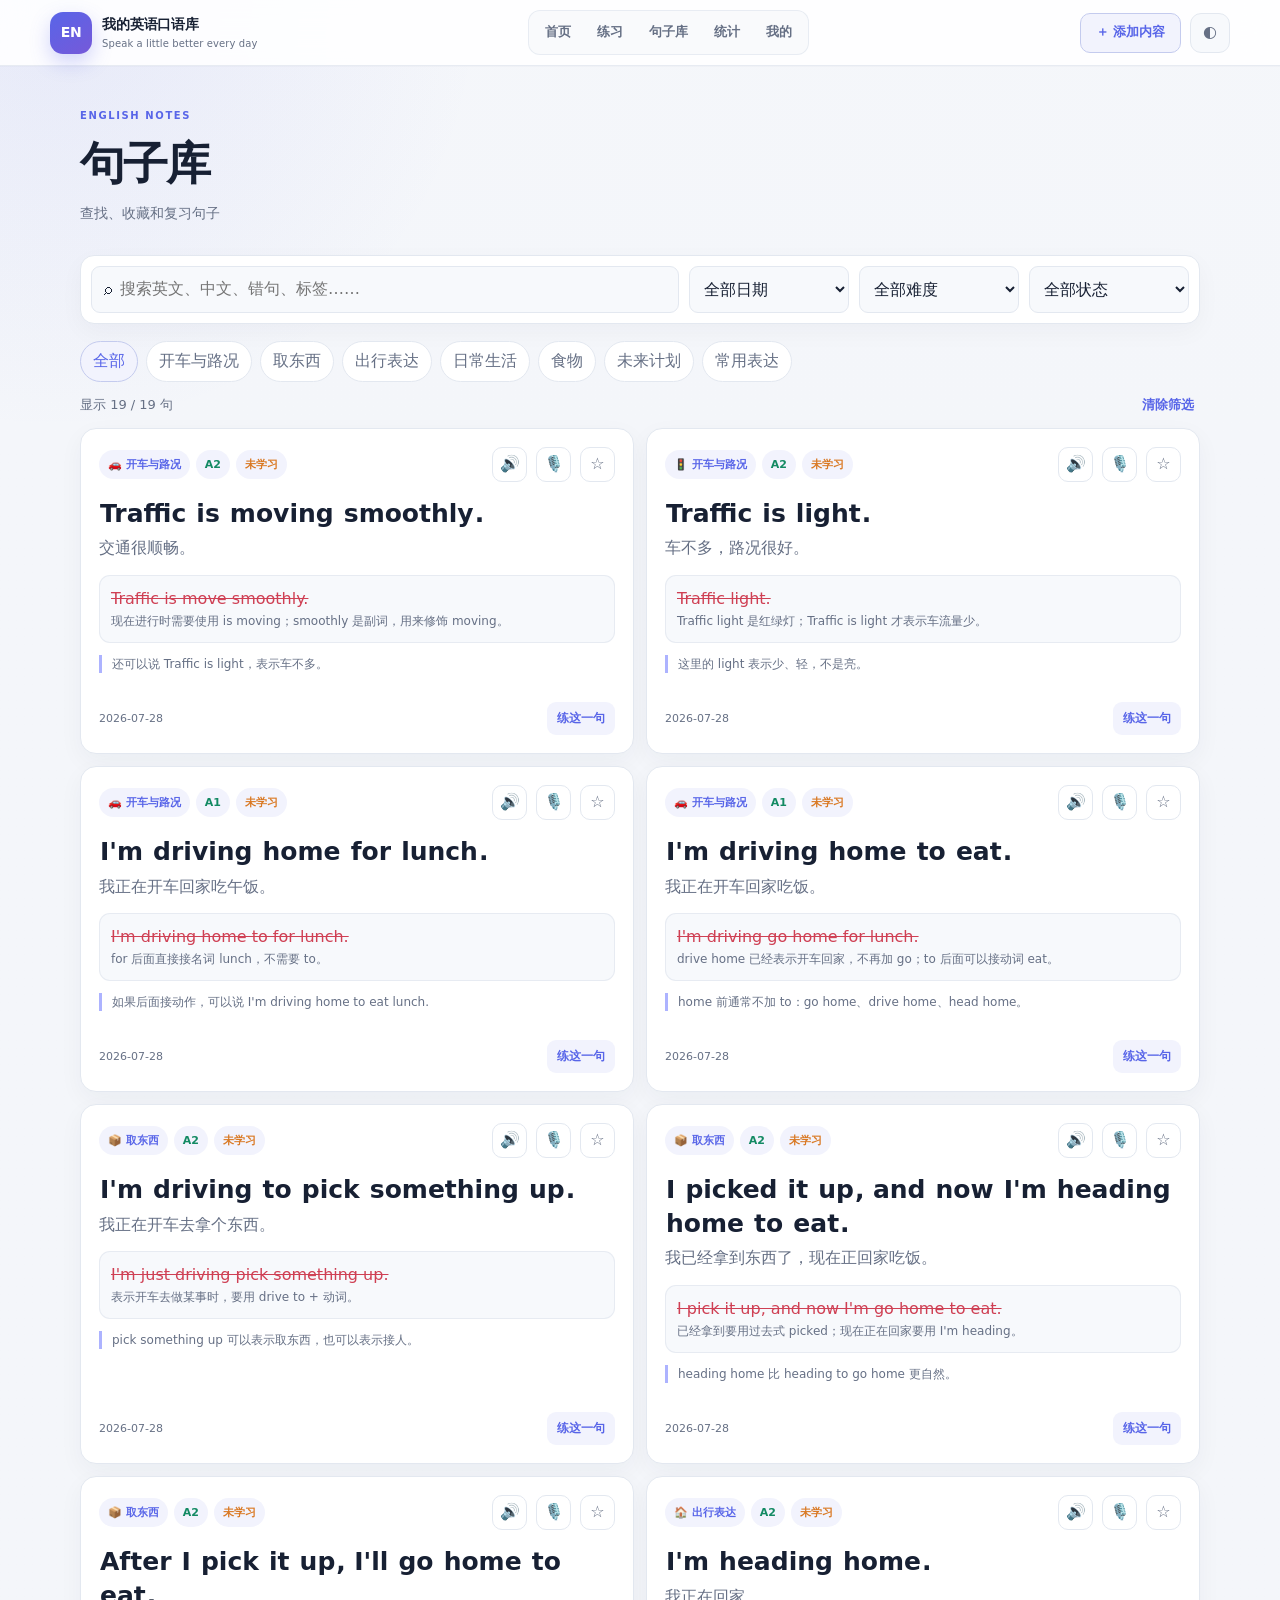
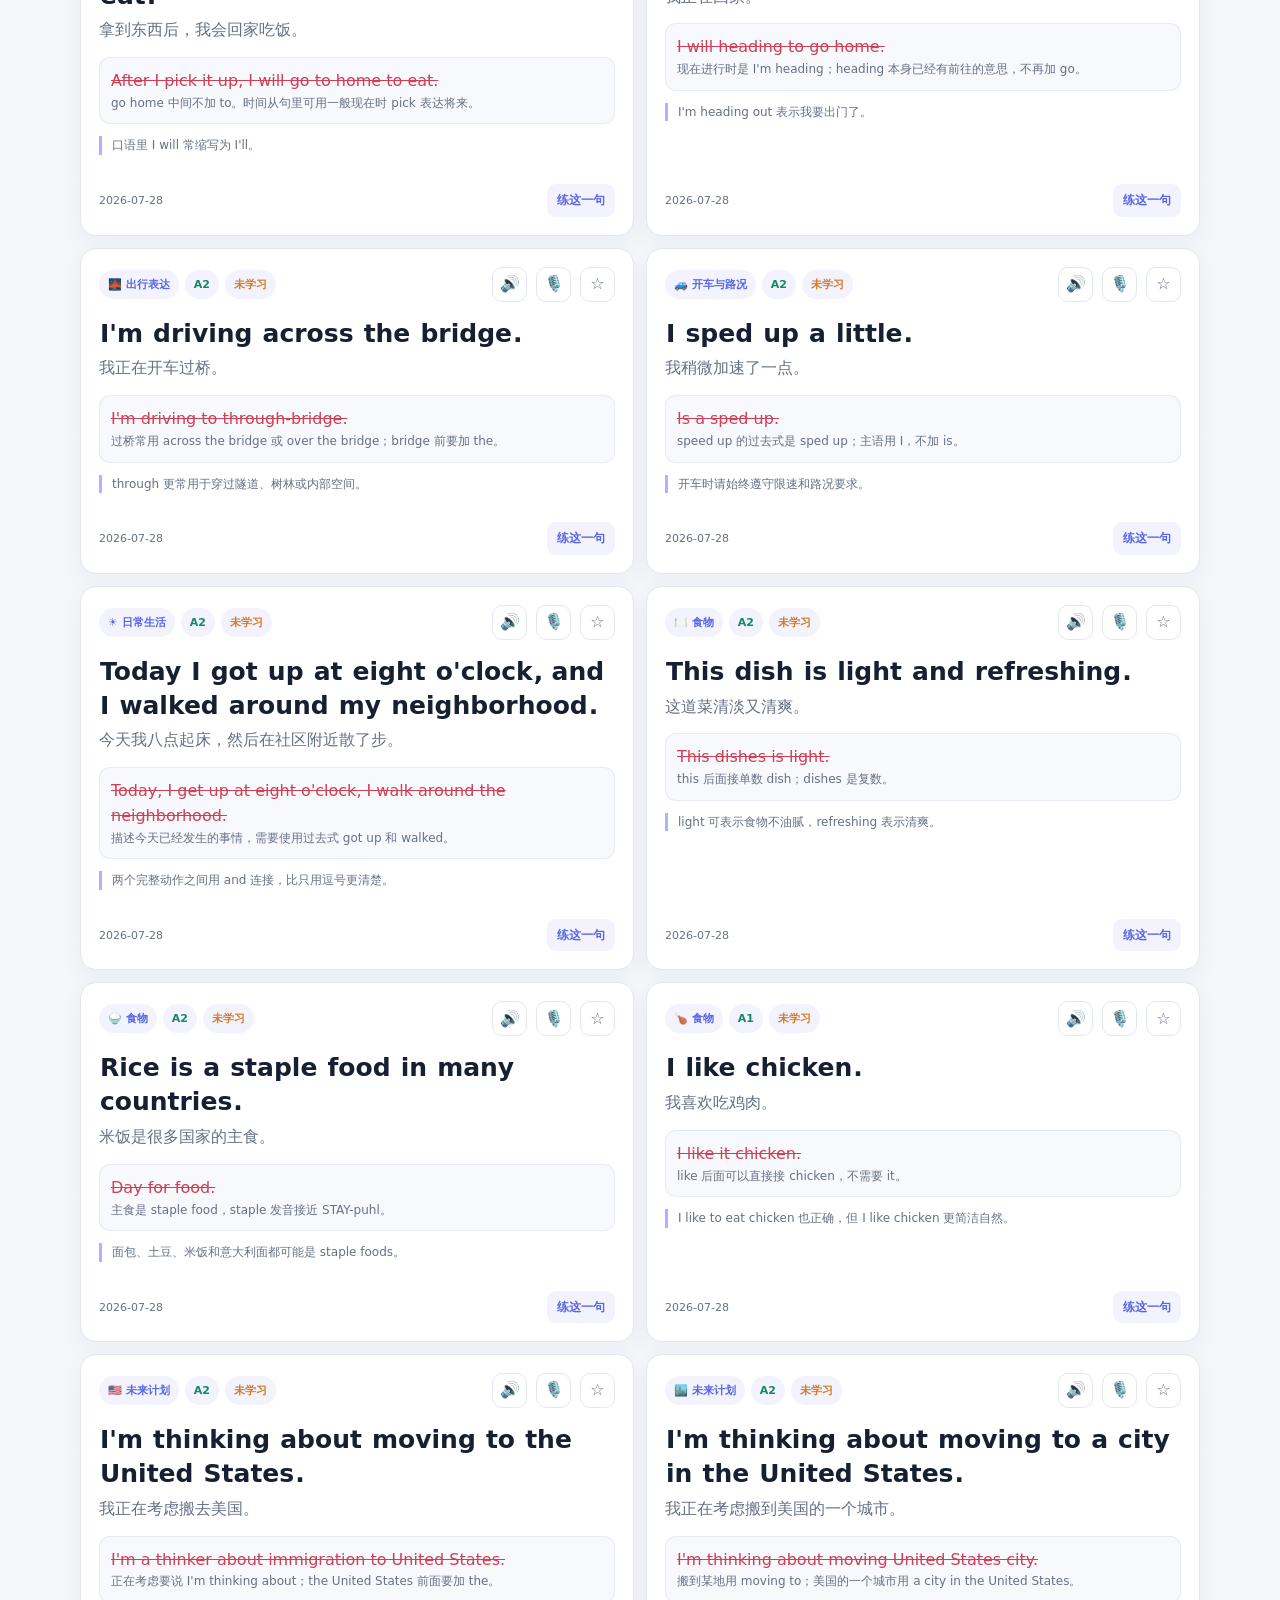
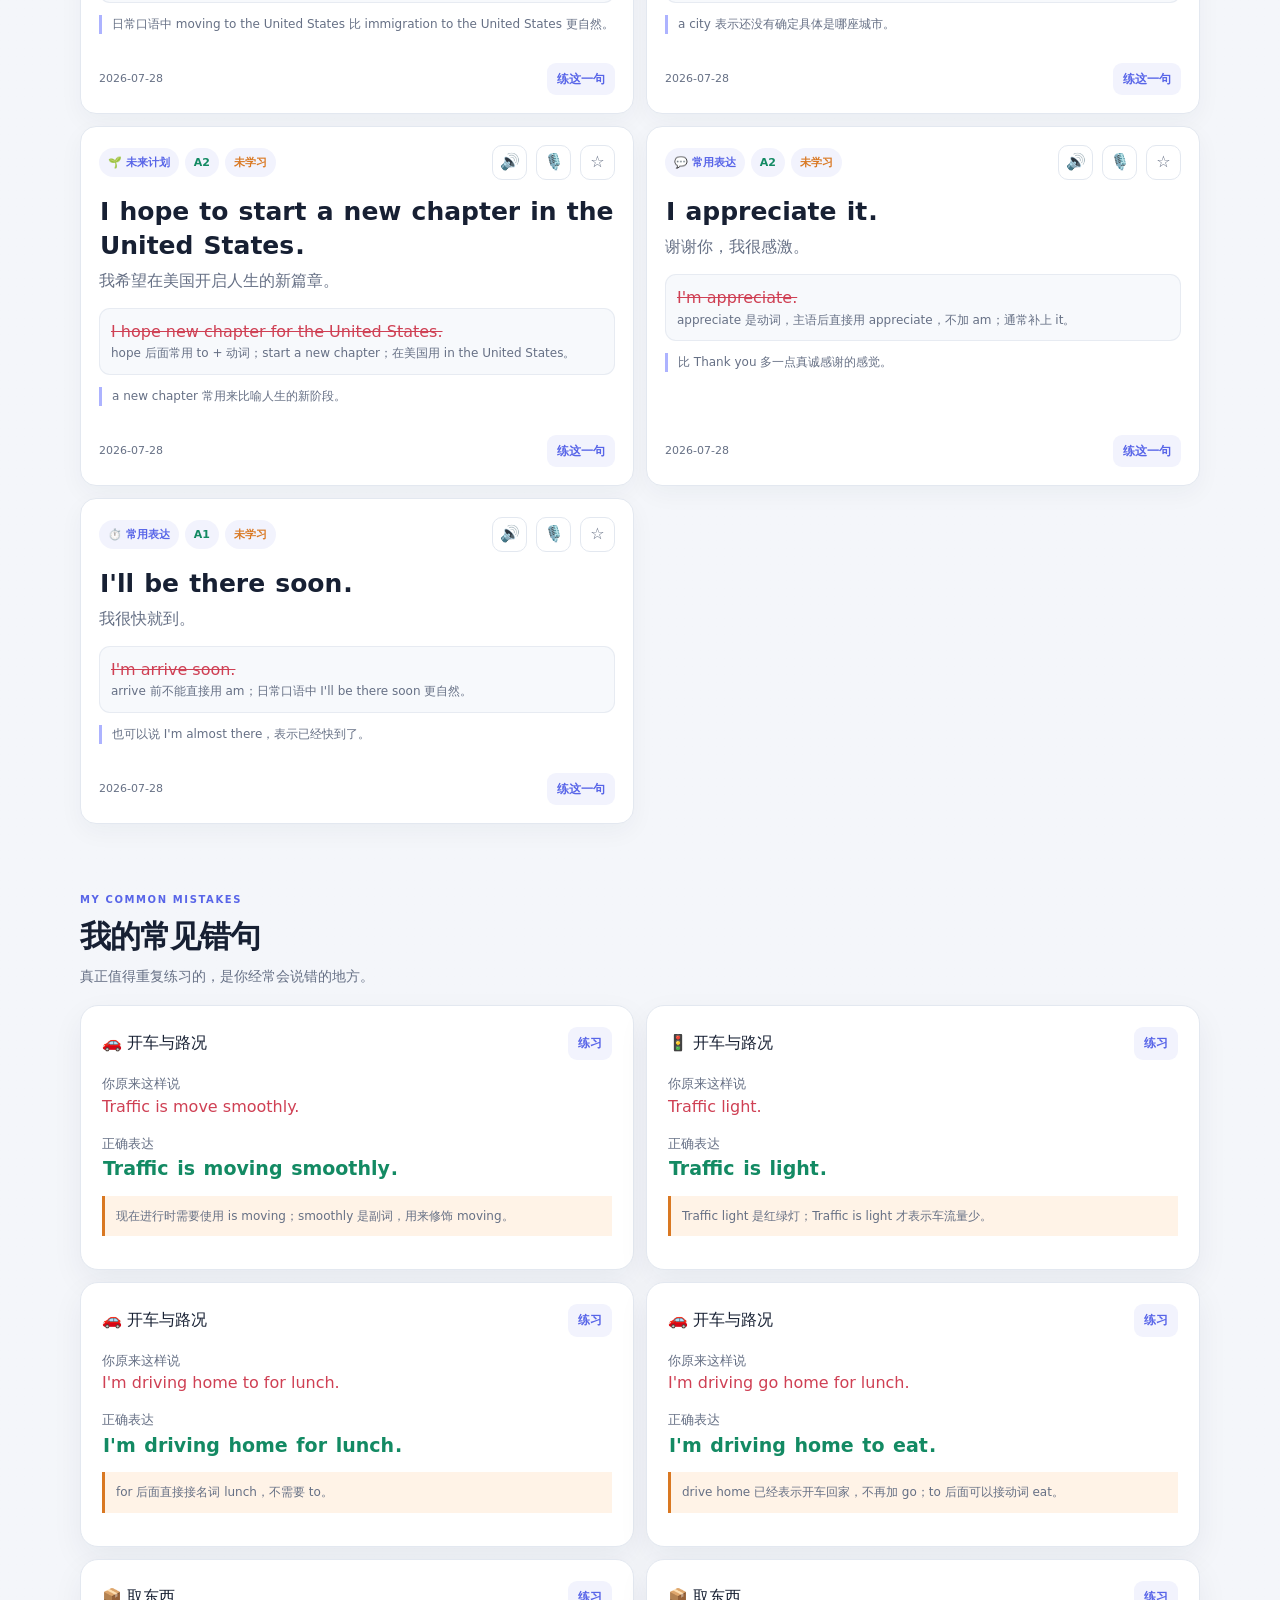
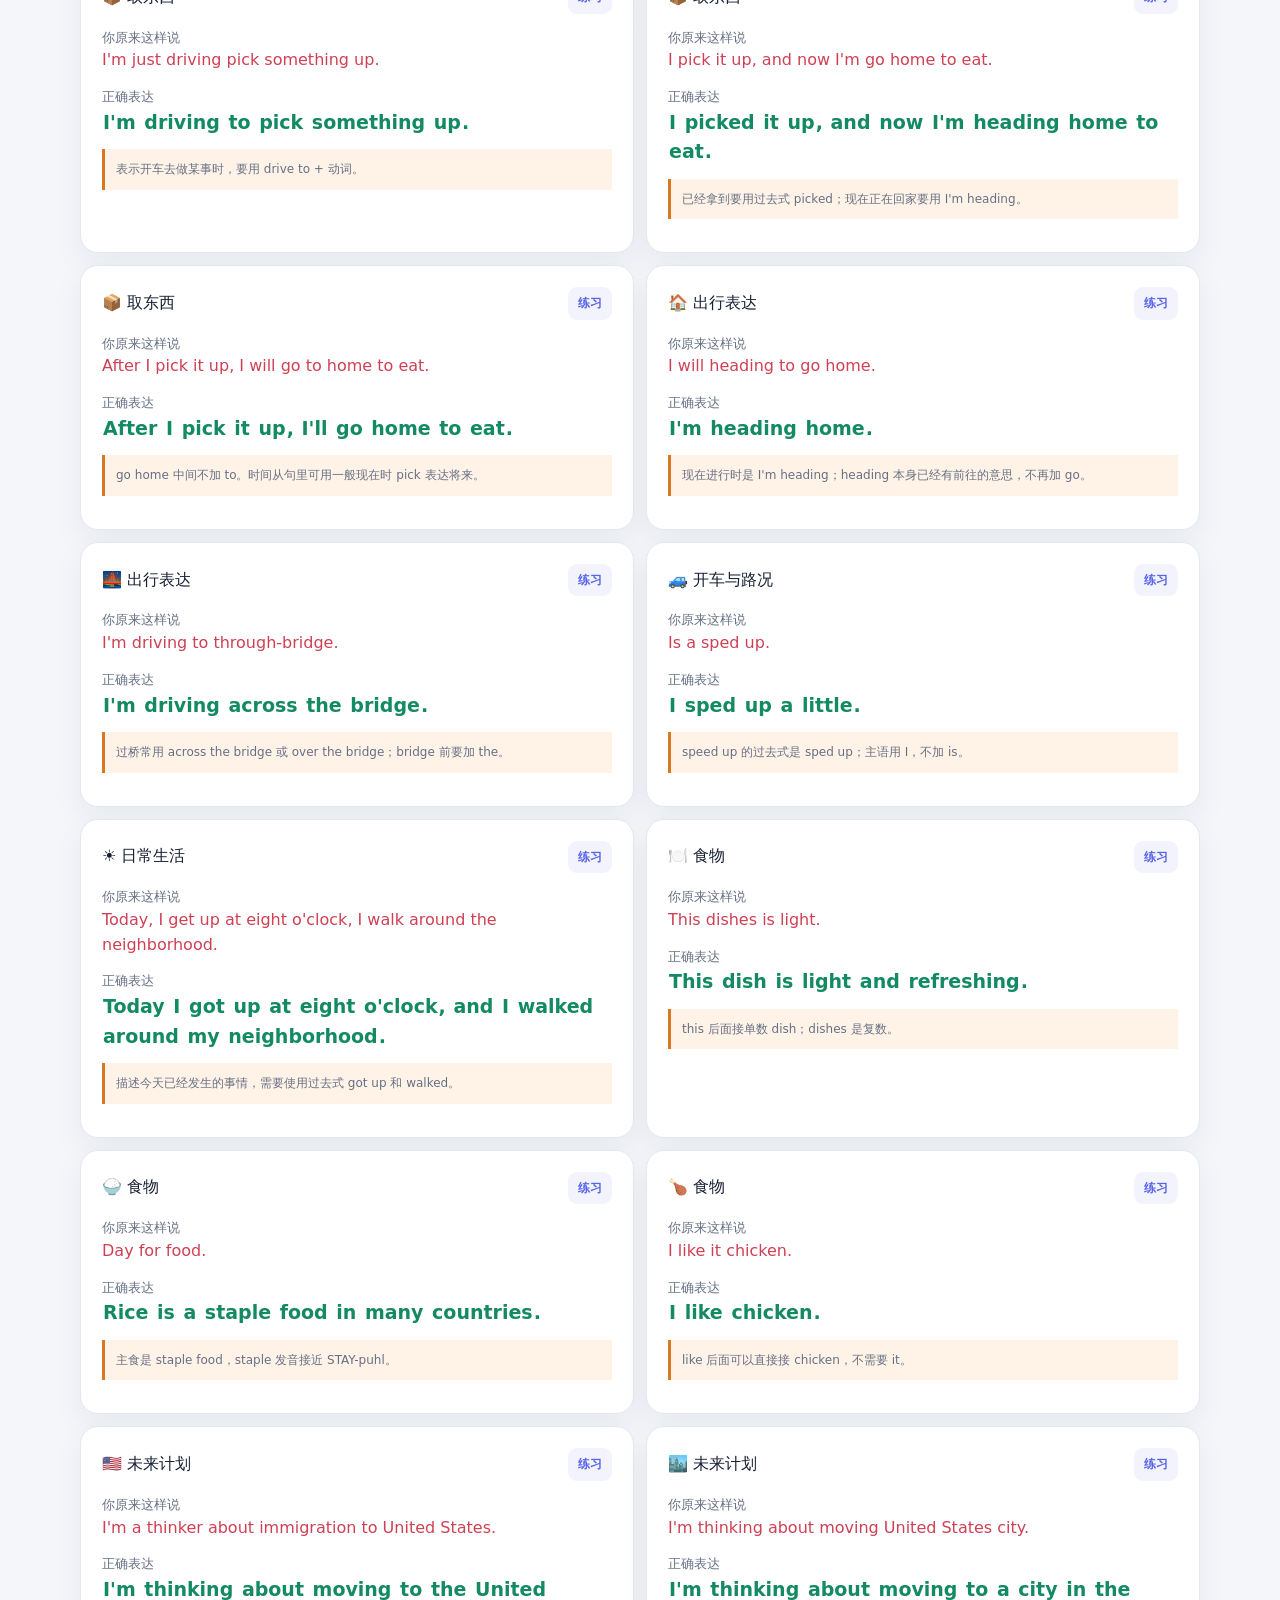
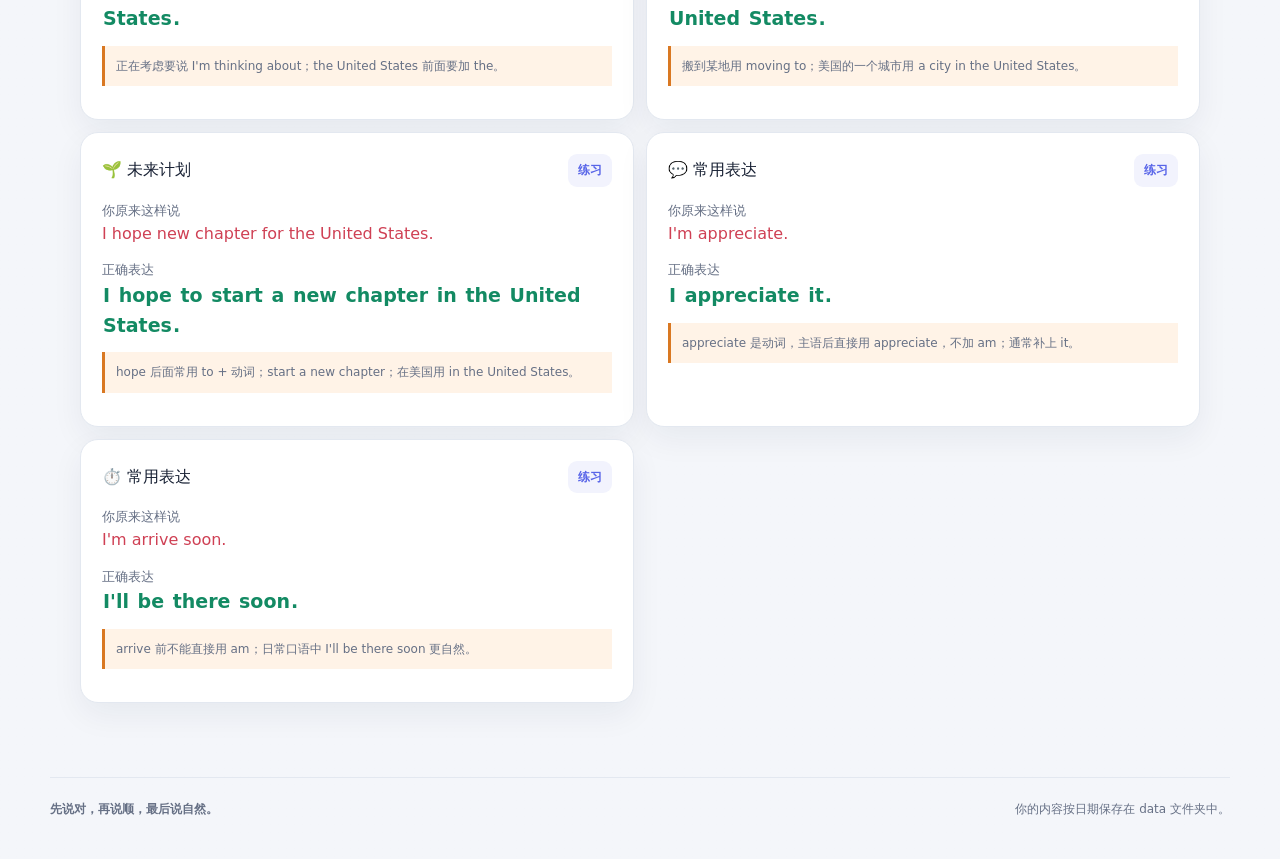
==== library.html @ 11200cc7 "Revert "Polish mobile speaking practice" This reverts commit 51bfd023f7653c7e7e8697bb4129f22f8bb8e6b" ====
<!doctype html>
<html lang="zh-CN">
<head>
  <meta charset="utf-8">
  <meta name="viewport" content="width=device-width, initial-scale=1, viewport-fit=cover">
  <meta name="theme-color" content="#0d1320">
  <title>句子库 · 我的英语口语库</title>
  <style>html{background:#f4f6fa;color-scheme:light}html[data-theme="dark"]{background:#0d1320;color-scheme:dark}</style>
  <script>try{document.documentElement.dataset.theme=localStorage.getItem("english-theme")||"light"}catch{}</script>
  <link rel="stylesheet" href="./styles.css">
  <link rel="stylesheet" href="./voice-settings.css">
  <link rel="stylesheet" href="./dictionary.css">
  <link rel="stylesheet" href="./practice.css">
  <link rel="stylesheet" href="./recording.css?v=20260728-recording">
  <link rel="stylesheet" href="./learning.css?v=20260728-learning">
  <link rel="stylesheet" href="./product-polish.css?v=20260728-polish">
  <link rel="stylesheet" href="./mobile-app.css?v=20260728-output">
</head>
<body data-view="library">
  <div class="shell-loading">正在加载句子库…</div>
  <script type="module" src="./page-shell.js?v=20260728-output"></script>
</body>
</html>
---- styles.css ----
:root{--bg:#f5f7fb;--surface:#fff;--soft:#f7f8fc;--text:#182033;--muted:#6d7588;--line:#e4e8f1;--primary:#5b67f1;--primary2:#7a5ee8;--green:#169b70;--red:#d94a5b;--orange:#e8892f;--shadow:0 16px 45px rgba(35,42,74,.09)}*{box-sizing:border-box}html{scroll-behavior:smooth}body{margin:0;min-width:320px;font-family:Inter,system-ui,-apple-system,"Segoe UI","Microsoft YaHei",sans-serif;color:var(--text);background:radial-gradient(circle at 5% 0,rgba(91,103,241,.09),transparent 24rem),var(--bg);line-height:1.55}a{color:inherit;text-decoration:none}button,a,select{cursor:pointer}button,input,select,textarea{font:inherit}.hidden{display:none!important}.topbar{position:sticky;top:0;z-index:30;min-height:74px;display:flex;align-items:center;justify-content:space-between;gap:20px;padding:12px max(20px,calc((100vw - 1180px)/2));border-bottom:1px solid var(--line);background:rgba(255,255,255,.9);backdrop-filter:blur(16px)}.brand{display:flex;align-items:center;gap:11px}.brand-mark{width:45px;height:45px;display:grid;place-items:center;border-radius:14px;color:#fff;font-weight:900;background:linear-gradient(145deg,var(--primary),var(--primary2));box-shadow:0 9px 22px rgba(91,103,241,.28)}.brand strong,.brand small{display:block}.brand small{font-size:11px;color:var(--muted)}.desktop-nav{display:flex;gap:4px}.desktop-nav a{padding:9px 12px;border-radius:10px;color:var(--muted);font-size:14px;font-weight:700}.desktop-nav a:hover{color:var(--primary);background:#eef0ff}.header-actions,.hero-actions,.card-actions,.practice-actions,.dialog-actions{display:flex;align-items:center;gap:9px}.button,.icon-button,.card-icon-button,.review-button,.text-button{border:0}.button{display:inline-flex;align-items:center;justify-content:center;min-height:41px;padding:9px 15px;border-radius:12px;font-weight:800}.button-primary{color:#fff;background:var(--primary);box-shadow:0 10px 24px rgba(91,103,241,.22)}.button-soft{color:var(--primary);border:1px solid #d9ddff;background:#eef0ff}.button-ghost{color:#fff;border:1px solid rgba(255,255,255,.28);background:rgba(255,255,255,.08)}.button-danger{color:#fff;background:var(--red)}.icon-button,.card-icon-button{display:grid;place-items:center;border:1px solid var(--line);color:var(--muted);background:var(--surface)}.icon-button{width:41px;height:41px;border-radius:12px}.section{width:min(1180px,calc(100% - 34px));margin:auto;padding:62px 0 18px;scroll-margin-top:70px}.dashboard{padding-top:30px}.section-kicker,.eyebrow{display:block;color:var(--primary);font-size:11px;font-weight:900;letter-spacing:.14em}.section-heading-row,.panel-heading,.library-meta,.mistake-meta,.lesson-footer{display:flex;align-items:center;justify-content:space-between;gap:18px}.section-heading-row{align-items:end;margin-bottom:21px}.section-heading-row h2,.panel-heading h2{margin:5px 0 0;font-size:clamp(25px,3vw,34px);letter-spacing:-.035em}.section-heading-row p{margin:8px 0 0;color:var(--muted)}.hero-card{min-height:370px;display:grid;grid-template-columns:1.25fr .75fr;align-items:center;gap:30px;padding:clamp(28px,5vw,58px);color:#fff;border-radius:29px;background:radial-gradient(circle at 84% 16%,rgba(170,137,255,.5),transparent 19rem),linear-gradient(135deg,#222d62,#4243a3 55%,#7156d5);box-shadow:0 27px 70px rgba(46,48,117,.24);overflow:hidden}.hero-copy h1{max-width:760px;margin:15px 0;font-size:clamp(35px,5.1vw,62px);line-height:1.08;letter-spacing:-.055em}.hero-copy p{max-width:690px;margin:0;color:#e1e4ff}.hero-actions{margin-top:27px;flex-wrap:wrap}.hero-visual{min-height:240px;position:relative}.speech-core{position:absolute;left:50%;top:50%;transform:translate(-50%,-50%);width:125px;height:125px;display:grid;place-items:center;border:1px solid rgba(255,255,255,.3);border-radius:38px;background:rgba(255,255,255,.15);font-size:52px}.speech-orbit{position:absolute;padding:10px 13px;border:1px solid rgba(255,255,255,.25);border-radius:12px;background:rgba(255,255,255,.12);font-size:12px;font-weight:800}.orbit-one{top:20px;right:0}.orbit-two{bottom:15px;left:0}.stats-grid{display:grid;grid-template-columns:repeat(4,1fr);gap:13px;margin-top:17px}.stat-card,.panel,.mode-card,.lesson-card,.mistake-card{border:1px solid var(--line);background:var(--surface);box-shadow:var(--shadow)}.stat-card{min-height:100px;display:flex;align-items:center;gap:14px;padding:17px;border-radius:17px}.stat-icon{width:45px;height:45px;display:grid;place-items:center;border-radius:14px;font-weight:900;background:#eef0ff;color:var(--primary)}.stat-icon.new{color:var(--green);background:#e9faf3}.stat-icon.streak{color:var(--orange);background:#fff3e7}.stat-icon.mastery{color:var(--primary2);background:#f3ecff}.stat-card strong,.stat-card span:last-child{display:block}.stat-card strong{font-size:27px}.stat-card span:last-child{font-size:12px;color:var(--muted)}.today-grid{display:grid;grid-template-columns:1.2fr .8fr;gap:15px;margin-top:15px}.panel{border-radius:24px}.today-plan,.progress-panel{padding:25px}.date-pill,.category-tag,.level-tag,.status-tag{padding:6px 9px;border-radius:999px;font-size:11px;font-weight:850}.date-pill{color:var(--muted);background:var(--soft)}.task-list{display:grid;gap:9px;margin-top:18px}.task-row{width:100%;display:grid;grid-template-columns:38px 1fr auto;align-items:center;gap:12px;padding:12px;border:1px solid var(--line);border-radius:13px;color:var(--text);background:var(--soft);text-align:left}.task-row:hover{border-color:#bec4ff;background:#eef0ff}.task-number,.task-row b{color:var(--primary);font-size:12px;font-weight:900}.task-row strong,.task-row small{display:block}.task-row small{color:var(--muted)}.week-chart{height:135px;display:grid;grid-template-columns:repeat(7,1fr);align-items:end;gap:8px;margin-top:20px}.day-column{height:100%;display:grid;grid-template-rows:1fr auto;justify-items:center;gap:6px}.day-bar-wrap{width:100%;height:100%;display:flex;align-items:end;justify-content:center}.day-bar{width:min(24px,62%);min-height:4px;border-radius:8px 8px 3px 3px;background:linear-gradient(#9498ff,var(--primary))}.day-column span{font-size:10px;color:var(--muted)}.progress-summary{display:grid;grid-template-columns:repeat(3,1fr);gap:8px;margin-top:16px}.progress-summary div{padding:10px;border-radius:11px;background:var(--soft);text-align:center}.progress-summary span,.progress-summary strong{display:block}.progress-summary span{font-size:10px;color:var(--muted)}.mode-grid{display:grid;grid-template-columns:repeat(4,1fr);gap:14px}.mode-card{min-height:225px;padding:23px;border-radius:23px;color:var(--text);text-align:left}.mode-card:hover,.lesson-card:hover{transform:translateY(-2px)}.mode-icon{display:inline-flex;min-height:45px;align-items:center;padding:0 12px;border-radius:13px;color:var(--primary);background:#eef0ff;font-weight:900}.mode-card h3{margin:20px 0 7px}.mode-card p{color:var(--muted)}.mode-card>span:last-child{color:var(--primary);font-weight:850}.library-toolbar{display:grid;grid-template-columns:1fr repeat(3,160px);gap:10px;padding:13px;border:1px solid var(--line);border-radius:17px;background:var(--surface)}.search-box{display:flex;align-items:center;gap:8px;padding:0 12px;border:1px solid var(--line);border-radius:11px;background:var(--soft)}.search-box input{width:100%;padding:10px 0;border:0;outline:0;background:transparent;color:var(--text)}select{padding:10px;border:1px solid var(--line);border-radius:11px;color:var(--text);background:var(--soft)}.category-row{display:flex;flex-wrap:wrap;gap:8px;margin:17px 0 12px}.category-row button{padding:7px 12px;border:1px solid var(--line);border-radius:999px;color:var(--muted);background:var(--surface)}.category-row button.active{color:var(--primary);border-color:#c4c9ff;background:#eef0ff}.library-meta{margin-bottom:12px;color:var(--muted);font-size:13px}.text-button{color:var(--primary);background:transparent;font-weight:800}.lesson-grid,.mistake-grid{display:grid;grid-template-columns:repeat(2,minmax(0,1fr));gap:14px}.lesson-card{min-height:300px;display:flex;flex-direction:column;padding:20px;border-radius:19px;transition:.18s}.lesson-top{display:flex;align-items:center;justify-content:space-between;gap:10px}.lesson-tags{display:flex;gap:6px;flex-wrap:wrap}.category-tag{color:var(--primary);background:#eef0ff}.level-tag{color:var(--green);background:#e9faf3}.status-tag{color:var(--orange);background:#fff3e7}.card-icon-button{width:35px;height:35px;border-radius:10px}.favorite.active{color:#e7a20d;background:#fff9e8}.lesson-english{margin:17px 0 6px;font-size:clamp(20px,2.2vw,27px);line-height:1.35}.lesson-chinese{margin:0;color:var(--muted)}.correction-box{margin-top:14px;padding:11px;border-radius:11px;background:var(--soft)}.original-line{color:var(--red);text-decoration:line-through}.reason-line,.lesson-note{font-size:12px;color:var(--muted)}.lesson-note{margin-top:12px;padding-left:10px;border-left:3px solid #adb3ff}.lesson-footer{margin-top:auto;padding-top:17px}.lesson-date{font-size:11px;color:var(--muted)}.review-button{padding:7px 10px;border-radius:9px;color:var(--primary);background:#eef0ff;font-size:12px;font-weight:850}.mistake-card{padding:21px;border-radius:18px}.mistake-block{margin-top:14px}.mistake-block small{display:block;color:var(--muted)}.mistake-wrong{color:var(--red)}.mistake-correct{color:var(--green);font-size:19px;font-weight:850}.mistake-reason{padding:11px;border-left:3px solid var(--orange);background:#fff3e7;color:var(--muted);font-size:12px}.data-grid{display:grid;grid-template-columns:repeat(4,1fr);gap:14px}.data-card{min-height:245px;display:flex;flex-direction:column;align-items:flex-start;padding:22px}.data-icon{width:49px;height:49px;display:grid;place-items:center;border-radius:14px;color:var(--primary);background:#eef0ff;font-weight:900}.data-card p{color:var(--muted)}.data-card .button{margin-top:auto}.file-button input{display:none}.empty-state{padding:65px 20px;border:1px dashed #cdd3df;border-radius:18px;text-align:center;color:var(--muted);background:var(--surface)}.practice-dialog,.confirm-dialog{width:min(690px,calc(100% - 26px));max-height:86vh;padding:0;border:0;border-radius:23px;color:var(--text);background:var(--surface);box-shadow:0 30px 100px rgba(15,20,48,.33)}dialog::backdrop{background:rgba(12,16,35,.67);backdrop-filter:blur(6px)}.practice-header{display:flex;align-items:center;justify-content:space-between;padding:20px 23px 14px;border-bottom:1px solid var(--line)}.practice-header h2{margin:4px 0 0}.practice-progress{padding:14px 23px 0}.practice-progress>div:first-child{display:flex;justify-content:space-between;color:var(--muted);font-size:12px}.progress-track{height:6px;margin-top:8px;border-radius:99px;background:var(--soft);overflow:hidden}.progress-track span{display:block;width:0;height:100%;background:var(--primary)}.practice-body{min-height:315px;display:grid;align-content:center;padding:27px 23px}.prompt-label{font-size:11px;color:var(--muted);font-weight:900}.practice-prompt{margin:12px 0;font-size:clamp(27px,5vw,42px);line-height:1.25}.practice-subtitle{color:var(--muted)}.practice-answer{margin-top:22px;padding:17px;border:1px solid #ccd0ff;border-radius:15px;background:#eef0ff}.practice-answer strong{font-size:clamp(22px,4vw,33px);color:var(--primary)}.practice-answer p{color:var(--muted)}.dictation-input{width:100%;margin-top:20px;padding:13px;border:1px solid var(--line);border-radius:12px;color:var(--text);background:var(--soft)}.dictation-result{margin-top:12px;padding:11px;border-radius:11px}.correct{color:var(--green);background:#e9faf3}.incorrect{color:var(--red);background:#fff0f2}.rating-area{padding:15px 23px 23px;border-top:1px solid var(--line)}.rating-area>p{color:var(--muted);font-size:12px}.rating-buttons{display:grid;grid-template-columns:repeat(4,1fr);gap:7px}.rating-buttons button{padding:10px 7px;border:1px solid var(--line);border-radius:11px;color:var(--text);background:var(--soft)}.rating-buttons strong,.rating-buttons small{display:block}.rating-buttons small{color:var(--muted);font-size:9px}.confirm-dialog{width:min(420px,calc(100% - 26px));padding:23px}.mobile-add{display:none;position:fixed;right:17px;bottom:17px;z-index:25;width:54px;height:54px;place-items:center;border-radius:18px;color:#fff;background:var(--primary);font-size:26px;box-shadow:0 14px 35px rgba(91,103,241,.35)}footer{width:min(1180px,calc(100% - 34px));display:flex;justify-content:space-between;gap:20px;margin:48px auto 0;padding:24px 0 40px;border-top:1px solid var(--line);color:var(--muted);font-size:12px}[data-theme=dark]{--bg:#0e1320;--surface:#151c2b;--soft:#1a2333;--text:#edf0f7;--muted:#a3adc0;--line:#293449}[data-theme=dark] .topbar{background:rgba(21,28,43,.91)}@media(max-width:1030px){.desktop-nav{display:none}.hero-card{grid-template-columns:1fr .55fr}.stats-grid,.mode-grid,.data-grid{grid-template-columns:repeat(2,1fr)}.library-toolbar{grid-template-columns:1fr 1fr}}@media(max-width:740px){.topbar{padding-inline:14px}.brand small,.desktop-add{display:none}.section{width:min(100% - 22px,1180px);padding-top:50px}.dashboard{padding-top:13px}.hero-card{grid-template-columns:1fr;padding:27px 21px;border-radius:22px}.hero-visual{min-height:190px}.stats-grid,.today-grid,.lesson-grid,.mistake-grid,.mode-grid,.data-grid,.library-toolbar{grid-template-columns:1fr}.section-heading-row{align-items:flex-start;flex-direction:column}.task-row{grid-template-columns:34px 1fr}.task-row b{grid-column:2}.rating-buttons{grid-template-columns:repeat(2,1fr)}.mobile-add{display:grid}footer{flex-direction:column;padding-bottom:88px}}@media(max-width:430px){.stats-grid{grid-template-columns:1fr 1fr}.stat-card{padding:12px;gap:9px}.stat-icon{width:39px;height:39px}.stat-card strong{font-size:22px}.today-plan,.progress-panel{padding:18px}}
---- voice-settings.css ----
.voice-settings-panel {
  display: grid;
  grid-template-columns: auto minmax(210px, 1fr) minmax(150px, .7fr) minmax(190px, 1fr) auto;
  align-items: center;
  gap: 18px;
  margin-bottom: 14px;
  padding: 20px 22px;
}

.voice-settings-copy h3,
.voice-settings-copy p {
  margin: 0;
}

.voice-settings-copy p {
  margin-top: 4px;
  color: var(--muted);
  font-size: 13px;
}

.voice-setting {
  display: grid;
  gap: 7px;
  color: var(--muted);
  font-size: 12px;
  font-weight: 800;
}

.voice-setting select {
  width: 100%;
}

.voice-setting output {
  float: right;
  color: var(--primary);
}

.voice-setting input[type="range"] {
  width: 100%;
  accent-color: var(--primary);
}

@media (max-width: 900px) {
  .voice-settings-panel {
    grid-template-columns: auto 1fr;
  }

  .voice-setting,
  .voice-settings-panel .button {
    grid-column: 1 / -1;
  }
}

@media (max-width: 520px) {
  .voice-settings-panel {
    grid-template-columns: 1fr;
  }

  .voice-settings-panel .data-icon {
    display: none;
  }
}
---- dictionary.css ----
.word-button {
  display: inline;
  margin: 0;
  padding: 0 1px;
  border: 0;
  border-radius: 5px;
  color: inherit;
  background: transparent;
  font: inherit;
  font-weight: inherit;
  line-height: inherit;
  text-align: inherit;
  cursor: pointer;
}

.word-button:hover,
.word-button:focus-visible {
  color: var(--primary);
  background: #eef0ff;
  outline: 2px solid transparent;
}

.word-dialog {
  width: min(620px, calc(100% - 24px));
  max-height: 86vh;
  padding: 0;
  border: 0;
  border-radius: 23px;
  color: var(--text);
  background: var(--surface);
  box-shadow: 0 30px 100px rgba(15, 20, 48, .33);
}

.word-dialog-header,
.word-dialog-actions {
  display: flex;
  align-items: center;
  justify-content: space-between;
  gap: 16px;
  padding: 19px 22px;
}

.word-dialog-header {
  border-bottom: 1px solid var(--line);
}

.word-title-row {
  display: flex;
  align-items: baseline;
  flex-wrap: wrap;
  gap: 10px;
}

.word-title-row h2 {
  margin: 3px 0 0;
  font-size: clamp(28px, 6vw, 42px);
}

#wordPhonetic {
  color: var(--primary);
  font-size: 18px;
  font-weight: 800;
}

.word-dialog-body {
  min-height: 190px;
  max-height: 52vh;
  padding: 20px 22px;
  overflow-y: auto;
}

.word-loading,
.word-error {
  display: grid;
  min-height: 150px;
  place-items: center;
  color: var(--muted);
  text-align: center;
}

.word-meaning + .word-meaning {
  margin-top: 19px;
  padding-top: 17px;
  border-top: 1px solid var(--line);
}

.word-part {
  display: inline-flex;
  padding: 4px 9px;
  border-radius: 999px;
  color: var(--primary);
  background: #eef0ff;
  font-size: 11px;
  font-weight: 900;
}

.word-definitions {
  margin: 11px 0 0;
  padding-left: 22px;
}

.word-definitions li + li {
  margin-top: 11px;
}

.word-example {
  display: block;
  margin-top: 4px;
  color: var(--muted);
  font-size: 13px;
}

.word-dialog-actions {
  border-top: 1px solid var(--line);
}

.word-dialog-actions span {
  color: var(--muted);
  font-size: 11px;
}

[data-theme="dark"] .word-button:hover,
[data-theme="dark"] .word-button:focus-visible,
[data-theme="dark"] .word-part {
  background: #252f54;
}

@media (max-width: 520px) {
  .word-dialog-actions {
    align-items: stretch;
    flex-direction: column;
  }

  .word-dialog-actions .button {
    width: 100%;
  }
}
---- practice.css ----
.practice-body.practice-body-dictation {
  min-height: 0;
  align-content: start;
  padding-top: 22px;
  padding-bottom: 24px;
}

.dictation-practice {
  display: grid;
  gap: 16px;
  width: 100%;
}

.dictation-audio-card {
  display: grid;
  grid-template-columns: auto 1fr auto;
  align-items: center;
  gap: 14px;
  padding: 15px;
  border: 1px solid var(--line);
  border-radius: 15px;
  background: var(--soft);
}

.dictation-headphones {
  width: 48px;
  height: 48px;
  display: grid;
  place-items: center;
  border-radius: 14px;
  background: #eef0ff;
  font-size: 27px;
}

.dictation-audio-copy strong,
.dictation-audio-copy small {
  display: block;
}

.dictation-audio-copy small {
  margin-top: 2px;
  color: var(--muted);
  font-size: 12px;
}

.dictation-input {
  min-height: 54px;
  margin-top: 0;
}

.dictation-result:empty {
  display: none;
}

.dictation-actions {
  flex-wrap: wrap;
}

.dictation-actions .button {
  min-width: 118px;
}

.practice-actions .button:disabled {
  cursor: wait;
  opacity: .72;
}

.mode-grid {
  grid-template-columns: repeat(3, 1fr);
}

.practice-body.practice-body-output {
  min-height: 0;
  align-content: start;
  max-height: calc(86vh - 185px);
  overflow-y: auto;
}

.output-practice {
  width: min(100%, 620px);
  margin: 0 auto;
}

.output-practice > .prompt-label,
.output-practice > .practice-prompt {
  display: block;
  text-align: center;
}

.output-method {
  display: flex;
  align-items: baseline;
  justify-content: space-between;
  gap: 12px;
  margin-top: 20px;
  color: var(--text);
  text-align: left;
}

.output-method span {
  font-size: 13px;
  font-weight: 850;
}

.output-method small {
  color: var(--muted);
  font-size: 11px;
}

.output-practice .recording-panel {
  margin-top: 8px;
}

.written-answer {
  margin-top: 16px;
  padding-top: 15px;
  border-top: 1px solid var(--line);
}

.written-answer .output-method {
  margin-top: 0;
}

.written-answer .dictation-input {
  margin-top: 8px;
}

.output-actions {
  justify-content: flex-end;
  margin-top: 10px;
}

@media (max-width: 560px) {
  .mode-grid {
    grid-template-columns: 1fr;
  }

  .dictation-audio-card {
    grid-template-columns: auto 1fr;
  }

  .dictation-audio-card .button {
    grid-column: 1 / -1;
    width: 100%;
  }

  .dictation-actions {
    display: grid;
    grid-template-columns: 1fr 1fr;
  }

  .dictation-actions .button {
    min-width: 0;
  }

  .output-method {
    display: block;
  }

  .output-method small {
    display: block;
    margin-top: 2px;
  }
}
---- recording.css ----
.recording-panel {
  display: grid;
  gap: 13px;
  margin-top: 18px;
  padding: 16px;
  border: 1px solid var(--line);
  border-radius: 15px;
  background: var(--soft);
}

.recording-status-row {
  display: flex;
  align-items: center;
  justify-content: space-between;
  gap: 14px;
}

.recording-status-row strong,
.recording-status-row small {
  display: block;
}

.recording-status-row small {
  color: var(--muted);
  font-size: 11px;
}

.recording-indicator {
  width: 10px;
  height: 10px;
  flex: 0 0 auto;
  border-radius: 50%;
  background: var(--muted);
}

.recording-panel.is-recording .recording-indicator {
  background: var(--red);
  box-shadow: 0 0 0 6px color-mix(in srgb, var(--red) 16%, transparent);
  animation: recording-pulse 1.1s infinite;
}

.recording-controls {
  display: flex;
  flex-wrap: wrap;
  gap: 9px;
}

.recording-controls .button {
  min-width: 112px;
}

.recording-controls .button:disabled {
  cursor: not-allowed;
  opacity: .58;
}

.recording-result {
  display: grid;
  gap: 10px;
}

.recording-result:empty {
  display: none;
}

.recording-result-card {
  padding: 12px;
  border: 1px solid var(--line);
  border-radius: 12px;
  background: var(--surface);
}

.recording-result-card small,
.recording-result-card strong {
  display: block;
}

.recording-result-card small {
  margin-bottom: 4px;
  color: var(--muted);
}

.recording-score {
  color: var(--primary);
  font-size: 21px;
}

.speech-comparison {
  line-height: 2;
}

.speech-word {
  display: inline-block;
  margin: 2px 3px 2px 0;
  padding: 1px 6px;
  border-radius: 7px;
}

.speech-word.match {
  color: var(--green);
  background: #e9faf3;
}

.speech-word.miss {
  color: var(--red);
  background: #fff0f2;
  text-decoration: line-through;
}

.speech-word.extra {
  color: var(--orange);
  background: #fff3e7;
}

.recording-note {
  color: var(--muted);
  font-size: 11px;
}

.record-dialog {
  width: min(620px, calc(100% - 26px));
  max-height: 86vh;
  padding: 0;
  border: 0;
  border-radius: 23px;
  color: var(--text);
  background: var(--surface);
  box-shadow: 0 30px 100px rgba(15, 20, 48, .33);
}

.record-dialog-copy {
  padding: 20px 23px 0;
}

.record-dialog-copy h3 {
  margin: 0 0 5px;
  font-size: clamp(21px, 4vw, 29px);
}

.record-dialog-copy p {
  margin: 0;
  color: var(--muted);
}

.record-dialog-body {
  padding: 0 23px 23px;
}

@keyframes recording-pulse {
  50% {
    transform: scale(.72);
    opacity: .6;
  }
}

@media (max-width: 560px) {
  .recording-controls {
    display: grid;
    grid-template-columns: 1fr 1fr;
  }

  .recording-controls .button {
    min-width: 0;
  }

  .recording-controls .recording-primary {
    grid-column: 1 / -1;
  }
}

@media (prefers-reduced-motion: reduce) {
  .recording-panel.is-recording .recording-indicator {
    animation: none;
  }
}
---- learning.css ----
.stat-icon.today-new {
  color: var(--green);
  background: #e9faf3;
}

.stat-icon.today-review {
  color: var(--orange);
  background: #fff3e7;
}

.stat-icon.today-remembered {
  color: var(--primary);
  background: #eef0ff;
}

.status-tag.status-know {
  color: var(--green);
  background: #e9faf3;
}

.status-tag.status-fuzzy {
  color: var(--orange);
  background: #fff3e7;
}

.status-tag.status-forget {
  color: var(--red);
  background: #fff0f2;
}

.rating-buttons.learning-ratings {
  grid-template-columns: repeat(3, 1fr);
}

.learning-ratings button {
  min-height: 66px;
}

.learning-ratings button[data-rating="forget"] strong {
  color: var(--red);
}

.learning-ratings button[data-rating="fuzzy"] strong {
  color: var(--orange);
}

.learning-ratings button[data-rating="know"] strong {
  color: var(--green);
}

.relearn-note {
  margin: 0 0 10px;
  padding: 9px 11px;
  border-radius: 10px;
  color: var(--orange);
  background: #fff3e7;
  font-size: 12px;
  font-weight: 800;
}

@media (max-width: 520px) {
  .rating-buttons.learning-ratings {
    grid-template-columns: 1fr;
  }

  .learning-ratings button {
    min-height: 52px;
  }
}
---- product-polish.css ----
:root {
  --bg: #f4f6fa;
  --surface: #ffffff;
  --soft: #f7f9fc;
  --text: #172033;
  --muted: #667085;
  --line: #e3e8f0;
  --primary: #5865e8;
  --primary2: #7659d9;
  --green: #138a63;
  --red: #cf4054;
  --orange: #d97822;
  --shadow: 0 12px 32px rgba(25, 35, 65, .06);
  color-scheme: light;
}

[data-theme="dark"] {
  --bg: #0d1320;
  --surface: #141c2b;
  --soft: #192334;
  --text: #f1f4f9;
  --muted: #99a5b8;
  --line: #28344a;
  --primary: #7580ff;
  --primary2: #9a7af0;
  --green: #42c69a;
  --red: #ff7182;
  --orange: #f2a65a;
  --shadow: 0 18px 50px rgba(0, 0, 0, .2);
  color-scheme: dark;
}

html {
  background: var(--bg);
}

body {
  background:
    radial-gradient(circle at 4% 0, color-mix(in srgb, var(--primary) 9%, transparent), transparent 27rem),
    linear-gradient(180deg, color-mix(in srgb, var(--bg) 95%, var(--surface)), var(--bg) 28rem);
  font-feature-settings: "kern" 1, "liga" 1;
  -webkit-font-smoothing: antialiased;
  text-rendering: optimizeLegibility;
}

::selection {
  color: #fff;
  background: var(--primary);
}

button,
a,
select,
input {
  transition:
    color .18s ease,
    background-color .18s ease,
    border-color .18s ease,
    box-shadow .18s ease,
    transform .18s ease;
}

button:focus-visible,
a:focus-visible,
select:focus-visible,
input:focus-visible {
  outline: 3px solid color-mix(in srgb, var(--primary) 32%, transparent);
  outline-offset: 2px;
}

.topbar {
  min-height: 66px;
  padding-block: 10px;
  border-color: color-mix(in srgb, var(--line) 84%, transparent);
  background: color-mix(in srgb, var(--surface) 88%, transparent);
  box-shadow: 0 1px 0 rgba(20, 30, 55, .02);
}

[data-theme="dark"] .topbar {
  background: color-mix(in srgb, var(--surface) 90%, transparent);
}

.brand {
  gap: 10px;
}

.brand-mark {
  width: 42px;
  height: 42px;
  border-radius: 13px;
  font-size: 14px;
  letter-spacing: -.02em;
  box-shadow: 0 8px 20px color-mix(in srgb, var(--primary) 27%, transparent);
}

.brand strong {
  font-size: 14px;
  letter-spacing: -.01em;
}

.brand small {
  font-size: 10px;
  letter-spacing: .01em;
}

.desktop-nav {
  gap: 2px;
  padding: 4px;
  border: 1px solid color-mix(in srgb, var(--line) 76%, transparent);
  border-radius: 12px;
  background: color-mix(in srgb, var(--soft) 76%, transparent);
}

.desktop-nav a {
  padding: 7px 12px;
  border-radius: 8px;
  font-size: 13px;
}

.desktop-nav a:hover {
  color: var(--text);
  background: var(--surface);
  box-shadow: 0 2px 8px rgba(25, 35, 65, .06);
}

.button {
  min-height: 40px;
  padding: 8px 15px;
  border-radius: 10px;
  font-size: 13px;
  font-weight: 760;
  letter-spacing: -.005em;
}

.button-primary {
  background: linear-gradient(135deg, var(--primary), color-mix(in srgb, var(--primary) 78%, var(--primary2)));
  box-shadow: 0 8px 18px color-mix(in srgb, var(--primary) 22%, transparent);
}

.button-primary:hover {
  transform: translateY(-1px);
  box-shadow: 0 11px 24px color-mix(in srgb, var(--primary) 28%, transparent);
}

.button-soft,
.review-button,
.category-row button.active {
  color: var(--primary);
  border-color: color-mix(in srgb, var(--primary) 22%, var(--line));
  background: color-mix(in srgb, var(--primary) 8%, var(--surface));
}

[data-theme="dark"] .button-soft,
[data-theme="dark"] .review-button,
[data-theme="dark"] .category-row button.active {
  color: #c9ceff;
  border-color: #35415d;
  background: #202a40;
}

.icon-button {
  width: 40px;
  height: 40px;
  border-radius: 11px;
  background: var(--soft);
}

.section {
  width: min(1120px, calc(100% - 36px));
  padding: 68px 0 12px;
}

.dashboard {
  padding-top: 28px;
}

.section-kicker,
.eyebrow {
  font-size: 10px;
  letter-spacing: .16em;
}

.section-heading-row {
  margin-bottom: 18px;
}

.section-heading-row h2,
.panel-heading h2 {
  margin-top: 4px;
  font-size: clamp(24px, 2.7vw, 31px);
  letter-spacing: -.035em;
}

.section-heading-row p {
  max-width: 660px;
  margin-top: 6px;
  font-size: 14px;
}

.hero-card {
  min-height: 342px;
  grid-template-columns: 1.3fr .7fr;
  gap: 36px;
  padding: clamp(34px, 5vw, 52px);
  border: 1px solid rgba(255, 255, 255, .12);
  border-radius: 24px;
  background:
    radial-gradient(circle at 87% 17%, rgba(170, 139, 255, .38), transparent 17rem),
    linear-gradient(135deg, #263269, #4549a8 57%, #7054cb);
  box-shadow: 0 22px 55px rgba(46, 48, 117, .2);
}

.hero-copy h1 {
  max-width: 720px;
  margin: 14px 0 13px;
  font-size: clamp(37px, 4.6vw, 55px);
  line-height: 1.08;
  letter-spacing: -.05em;
}

.hero-copy p {
  max-width: 650px;
  color: rgba(244, 246, 255, .82);
  font-size: 15px;
}

.hero-actions {
  margin-top: 24px;
}

.hero-visual {
  min-height: 220px;
}

.speech-core {
  width: 118px;
  height: 118px;
  border-radius: 32px;
  background: rgba(255, 255, 255, .11);
  box-shadow: inset 0 1px 0 rgba(255, 255, 255, .1);
}

.voice-wave {
  height: 44px;
  display: flex;
  align-items: center;
  gap: 5px;
}

.voice-wave i {
  width: 5px;
  border-radius: 999px;
  background: rgba(255, 255, 255, .9);
}

.voice-wave i:nth-child(1),
.voice-wave i:nth-child(7) {
  height: 12px;
}

.voice-wave i:nth-child(2),
.voice-wave i:nth-child(6) {
  height: 24px;
}

.voice-wave i:nth-child(3),
.voice-wave i:nth-child(5) {
  height: 36px;
}

.voice-wave i:nth-child(4) {
  height: 44px;
}

.speech-orbit {
  padding: 8px 11px;
  border-radius: 10px;
  color: rgba(255, 255, 255, .86);
  background: rgba(255, 255, 255, .08);
  font-size: 11px;
}

.stats-grid {
  gap: 12px;
  margin-top: 14px;
}

.stat-card {
  min-height: 92px;
  gap: 12px;
  padding: 16px;
  border-radius: 15px;
  box-shadow: 0 7px 22px rgba(25, 35, 65, .035);
}

.stat-icon {
  width: 42px;
  height: 42px;
  border-radius: 12px;
}

.stat-card strong {
  font-size: 24px;
  letter-spacing: -.035em;
}

.today-grid {
  gap: 14px;
  margin-top: 14px;
}

.panel {
  border-radius: 18px;
  box-shadow: var(--shadow);
}

.today-plan,
.progress-panel {
  padding: 22px;
}

.task-list {
  margin-top: 16px;
}

.task-row {
  padding: 11px;
  border-radius: 11px;
}

.task-row:hover {
  transform: translateX(2px);
}

.mode-grid {
  gap: 12px;
}

.mode-card {
  min-height: 205px;
  padding: 21px;
  border-radius: 17px;
  box-shadow: 0 8px 24px rgba(25, 35, 65, .045);
}

.mode-card:hover {
  border-color: color-mix(in srgb, var(--primary) 34%, var(--line));
  box-shadow: 0 14px 34px rgba(25, 35, 65, .09);
}

.mode-icon {
  min-height: 35px;
  padding: 0 10px;
  border: 1px solid color-mix(in srgb, var(--primary) 15%, transparent);
  border-radius: 9px;
  color: var(--primary);
  background: color-mix(in srgb, var(--primary) 8%, var(--surface));
  font-size: 10px;
  letter-spacing: .08em;
}

.mode-card h3 {
  margin: 20px 0 6px;
  font-size: 18px;
  letter-spacing: -.02em;
}

.mode-card p {
  font-size: 13px;
}

.library-toolbar {
  padding: 10px;
  border-radius: 14px;
  box-shadow: 0 8px 24px rgba(25, 35, 65, .035);
}

.search-box,
select {
  border-radius: 9px;
}

.lesson-grid,
.mistake-grid {
  gap: 12px;
}

.lesson-card {
  min-height: 282px;
  padding: 18px;
  border-radius: 16px;
  box-shadow: 0 8px 24px rgba(25, 35, 65, .045);
}

.lesson-card:hover {
  border-color: color-mix(in srgb, var(--primary) 25%, var(--line));
  box-shadow: 0 15px 36px rgba(25, 35, 65, .08);
}

.lesson-english {
  margin-top: 15px;
  font-size: clamp(19px, 2vw, 25px);
  letter-spacing: -.025em;
}

.correction-box {
  border: 1px solid color-mix(in srgb, var(--line) 78%, transparent);
}

.data-card {
  min-height: 225px;
}

.practice-dialog,
.record-dialog,
.word-dialog,
.confirm-dialog {
  border: 1px solid var(--line);
  color: var(--text);
  background: var(--surface);
  box-shadow: 0 34px 100px rgba(6, 12, 30, .36);
}

.practice-dialog {
  width: min(680px, calc(100% - 28px));
  max-height: min(88dvh, 820px);
  overflow: auto;
  border-radius: 19px;
}

dialog::backdrop {
  background: rgba(8, 13, 29, .7);
  backdrop-filter: blur(9px) saturate(.8);
}

.practice-header {
  position: sticky;
  top: 0;
  z-index: 3;
  padding: 17px 21px 14px;
  border-color: var(--line);
  background: color-mix(in srgb, var(--surface) 94%, transparent);
  backdrop-filter: blur(14px);
}

.practice-header h2 {
  margin-top: 2px;
  font-size: 23px;
  letter-spacing: -.035em;
}

.practice-progress {
  padding: 13px 21px 0;
}

.progress-track {
  height: 5px;
  margin-top: 7px;
  background: color-mix(in srgb, var(--line) 55%, transparent);
}

.progress-track span {
  border-radius: inherit;
  background: linear-gradient(90deg, var(--primary), var(--primary2));
}

.practice-body {
  min-height: 270px;
  padding: 23px 21px 25px;
}

.practice-prompt {
  max-width: 610px;
  margin: 10px 0;
  font-size: clamp(27px, 3.8vw, 37px);
  line-height: 1.28;
  letter-spacing: -.035em;
}

.practice-subtitle {
  margin: 6px 0 0;
  font-size: 14px;
}

.recording-panel {
  gap: 11px;
  margin-top: 16px;
  padding: 14px;
  border-radius: 13px;
  background: color-mix(in srgb, var(--soft) 92%, var(--surface));
}

.recording-status-row strong {
  font-size: 14px;
}

.recording-controls {
  gap: 8px;
}

.recording-controls .button {
  min-width: 104px;
  min-height: 38px;
  padding-inline: 13px;
}

.recording-controls [data-recording]::before {
  margin-right: 7px;
  font-size: 10px;
  font-weight: 900;
}

.recording-controls [data-recording="toggle"]::before {
  content: "●";
}

.recording-controls [data-recording="mine"]::before {
  content: "▶";
}

.recording-controls [data-recording="ai"]::before {
  content: "AI";
  padding: 1px 3px;
  border: 1px solid currentColor;
  border-radius: 4px;
  font-size: 8px;
}

.recording-note {
  line-height: 1.55;
}

.practice-answer {
  margin-top: 17px;
  padding: 15px;
  border-color: color-mix(in srgb, var(--primary) 24%, var(--line));
  border-radius: 13px;
  background: color-mix(in srgb, var(--primary) 7%, var(--surface));
}

.practice-answer strong {
  color: var(--primary);
  font-size: clamp(21px, 3.4vw, 29px);
}

.rating-area {
  position: sticky;
  bottom: 0;
  z-index: 2;
  padding: 13px 21px 18px;
  border-color: var(--line);
  background: color-mix(in srgb, var(--surface) 96%, transparent);
  backdrop-filter: blur(14px);
}

.learning-ratings button {
  min-height: 58px;
  border-radius: 10px;
}

.dictation-audio-card {
  border-radius: 13px;
}

.dictation-headphones,
.category-tag,
.level-tag,
.status-tag,
.mode-icon,
.stat-icon,
.data-icon {
  background: color-mix(in srgb, var(--primary) 8%, var(--surface));
}

[data-theme="dark"] .dictation-headphones,
[data-theme="dark"] .category-tag,
[data-theme="dark"] .level-tag,
[data-theme="dark"] .status-tag,
[data-theme="dark"] .mode-icon,
[data-theme="dark"] .stat-icon,
[data-theme="dark"] .data-icon {
  background: color-mix(in srgb, var(--primary) 12%, var(--soft));
}

[data-theme="dark"] .speech-word.match,
[data-theme="dark"] .correct,
[data-theme="dark"] .status-tag.status-know {
  background: rgba(47, 182, 137, .13);
}

[data-theme="dark"] .speech-word.miss,
[data-theme="dark"] .incorrect,
[data-theme="dark"] .status-tag.status-forget {
  background: rgba(220, 70, 91, .14);
}

[data-theme="dark"] .speech-word.extra,
[data-theme="dark"] .relearn-note,
[data-theme="dark"] .status-tag.status-fuzzy {
  background: rgba(232, 137, 47, .14);
}

.word-button {
  color: inherit;
}

.word-button:hover {
  color: var(--primary);
}

footer {
  margin-top: 62px;
  padding-top: 22px;
}

@media (max-width: 740px) {
  .section {
    width: min(100% - 24px, 1120px);
    padding-top: 52px;
  }

  .dashboard {
    padding-top: 14px;
  }

  .hero-card {
    min-height: auto;
    padding: 28px 22px;
    border-radius: 19px;
  }

  .hero-copy h1 {
    font-size: clamp(33px, 10vw, 44px);
  }

  .hero-visual {
    min-height: 170px;
  }

  .stats-grid {
    grid-template-columns: 1fr 1fr;
  }

  .practice-body {
    min-height: 0;
  }

  .practice-prompt {
    font-size: clamp(26px, 8vw, 34px);
  }

  .recording-controls {
    grid-template-columns: 1fr 1fr;
  }
}

@media (max-width: 430px) {
  .topbar {
    min-height: 60px;
  }

  .brand-mark {
    width: 38px;
    height: 38px;
  }

  .stats-grid {
    gap: 9px;
  }

  .stat-card {
    min-height: 82px;
  }

  .practice-header,
  .practice-progress,
  .practice-body,
  .rating-area {
    padding-inline: 17px;
  }
}

@media (prefers-reduced-motion: reduce) {
  *,
  *::before,
  *::after {
    scroll-behavior: auto !important;
    transition-duration: .01ms !important;
    animation-duration: .01ms !important;
  }
}
---- mobile-app.css ----
:root {
  --tabbar-height: 74px;
}

button,
a,
input,
select {
  touch-action: manipulation;
  -webkit-tap-highlight-color: transparent;
}

.mobile-tabbar,
.standalone-heading {
  display: none;
}

.shell-loading,
.shell-error {
  min-height: 100dvh;
  display: grid;
  place-items: center;
  padding: 24px;
  color: var(--muted);
  background: var(--bg);
}

.shell-error {
  align-content: center;
  gap: 12px;
}

.shell-error a {
  color: var(--primary);
}

.desktop-nav a[aria-current="page"] {
  color: var(--text);
  background: var(--surface);
  box-shadow: 0 2px 8px rgba(25, 35, 65, .06);
}

.standalone-page main {
  min-height: calc(100dvh - 130px);
}

.standalone-page .standalone-heading {
  width: min(1120px, calc(100% - 36px));
  display: flex;
  align-items: end;
  justify-content: space-between;
  margin: 0 auto;
  padding: 42px 0 0;
}

.standalone-heading h1 {
  margin: 5px 0 0;
  font-size: clamp(32px, 4vw, 45px);
  letter-spacing: -.045em;
}

.standalone-heading p {
  margin: 5px 0 0;
  color: var(--muted);
  font-size: 14px;
}

.standalone-page main > .section {
  padding-top: 30px;
}

.standalone-page main > .section[hidden] {
  display: none;
}

.standalone-page .section > .section-heading-row {
  display: none;
}

.view-library #mistakes {
  padding-top: 56px;
}

.view-library #mistakes > .section-heading-row {
  display: flex;
}

.view-stats .hero-card,
.view-stats .today-plan {
  display: none;
}

.view-stats .dashboard {
  padding-top: 28px;
}

.view-stats .stats-grid {
  margin-top: 0;
}

.view-stats .today-grid {
  grid-template-columns: 1fr;
  margin-top: 18px;
}

.view-stats .progress-panel {
  min-height: 390px;
}

.view-stats .week-chart {
  min-height: 230px;
}

.view-settings .data-grid .data-card:nth-child(3) {
  display: none;
}

.view-settings .data-grid {
  grid-template-columns: repeat(3, 1fr);
}

.view-settings .voice-settings-panel {
  margin-top: 0;
}

.cloud-sync-panel {
  display: grid;
  grid-template-columns: auto minmax(0, 1fr) auto;
  align-items: center;
  gap: 18px;
  margin-bottom: 14px;
  padding: 20px 22px;
}

.cloud-icon {
  color: var(--green);
  background: color-mix(in srgb, var(--green) 10%, var(--surface));
}

.cloud-sync-copy h3,
.cloud-sync-copy p {
  margin: 0;
}

.cloud-sync-copy p {
  margin-top: 3px;
  color: var(--muted);
  font-size: 13px;
}

.cloud-sync-title-row,
.cloud-code-row,
.cloud-sync-actions {
  display: flex;
  align-items: center;
  gap: 9px;
}

.cloud-sync-state {
  padding: 3px 8px;
  border-radius: 999px;
  color: var(--muted);
  background: var(--soft);
  font-size: 11px;
  font-weight: 800;
}

.cloud-sync-state[data-state="synced"] {
  color: var(--green);
  background: color-mix(in srgb, var(--green) 10%, var(--surface));
}

.cloud-sync-state[data-state="syncing"],
.cloud-sync-state[data-state="pending"] {
  color: var(--primary);
  background: color-mix(in srgb, var(--primary) 10%, var(--surface));
}

.cloud-sync-state[data-state="offline"] {
  color: var(--orange);
  background: color-mix(in srgb, var(--orange) 11%, var(--surface));
}

.cloud-code-row {
  margin-top: 10px;
  color: var(--muted);
  font-size: 11px;
}

.cloud-code-row code {
  padding: 4px 8px;
  border: 1px solid var(--line);
  border-radius: 7px;
  color: var(--text);
  background: var(--soft);
  font-size: 11px;
}

.cloud-code-row small {
  margin-left: auto;
}

.cloud-sync-actions {
  justify-content: flex-end;
  flex-wrap: wrap;
  max-width: 310px;
}

.cloud-sync-actions .text-button {
  padding: 5px 7px;
  font-size: 11px;
}

@media (max-width: 800px) {
  body {
    padding-bottom: calc(var(--tabbar-height) + env(safe-area-inset-bottom));
  }

  .topbar {
    position: sticky;
    min-height: 58px;
    padding: 8px 14px;
  }

  .brand-mark {
    width: 36px;
    height: 36px;
    border-radius: 11px;
    font-size: 12px;
  }

  .brand strong {
    font-size: 13px;
  }

  .header-actions .icon-button {
    width: 36px;
    height: 36px;
  }

  .mobile-add {
    right: 16px;
    bottom: calc(var(--tabbar-height) + env(safe-area-inset-bottom) + 14px);
    width: 48px;
    height: 48px;
    border-radius: 15px;
    font-size: 22px;
  }

  .standalone-page:not(.view-library) .mobile-add {
    display: none;
  }

  .view-library .mobile-add {
    display: none;
  }

  .view-library .desktop-add {
    width: 36px;
    min-height: 36px;
    display: grid;
    padding: 0;
    font-size: 0;
  }

  .view-library .desktop-add::before {
    content: "+";
    font-size: 21px;
  }

  .mobile-tabbar {
    position: fixed;
    z-index: 50;
    right: 0;
    bottom: 0;
    left: 0;
    height: calc(var(--tabbar-height) + env(safe-area-inset-bottom));
    display: grid;
    grid-template-columns: repeat(4, 1fr);
    padding: 7px 8px env(safe-area-inset-bottom);
    border-top: 1px solid color-mix(in srgb, var(--line) 84%, transparent);
    background: color-mix(in srgb, var(--surface) 94%, transparent);
    box-shadow: 0 -10px 28px rgba(13, 20, 40, .06);
    backdrop-filter: blur(20px) saturate(1.15);
  }

  .tab-item {
    min-width: 0;
    display: grid;
    place-content: center;
    justify-items: center;
    gap: 2px;
    border-radius: 12px;
    color: var(--muted);
    font-size: 11px;
    font-weight: 700;
  }

  .tab-item[aria-current="page"] {
    color: var(--primary);
  }

  .tab-icon {
    height: 28px;
    display: grid;
    place-items: center;
    font-size: 25px;
    font-weight: 400;
    line-height: 1;
  }

  .tab-library .tab-icon {
    font-size: 22px;
  }

  .tab-stats .tab-icon {
    font-size: 30px;
    transform: rotate(-8deg);
  }

  .tab-settings .tab-icon {
    font-size: 32px;
    font-weight: 300;
  }

  footer {
    display: none;
  }

  .standalone-page .standalone-heading {
    width: min(100% - 28px, 1120px);
    display: block;
    padding-top: 28px;
  }

  .standalone-heading h1 {
    font-size: 30px;
  }

  .standalone-heading p {
    font-size: 13px;
  }

  .standalone-page main > .section {
    width: min(100% - 28px, 1120px);
    padding-top: 22px;
  }

  .standalone-page .section > .section-heading-row {
    display: none;
  }

  /* The practice launcher is a compact, app-like menu. */
  .view-practice .mode-grid {
    gap: 10px;
  }

  .view-practice .mode-card {
    min-height: 0;
    display: grid;
    grid-template-columns: 72px 1fr auto;
    grid-template-rows: auto auto;
    align-items: center;
    gap: 2px 14px;
    padding: 17px;
    text-align: left;
    border-radius: 16px;
  }

  .view-practice .mode-icon {
    grid-row: 1 / 3;
    width: 72px;
    min-height: 52px;
    display: grid;
    place-items: center;
    margin: 0;
  }

  .view-practice .mode-card h3 {
    margin: 0;
    font-size: 17px;
  }

  .view-practice .mode-card p {
    margin: 2px 0 0;
    overflow: hidden;
    color: var(--muted);
    font-size: 12px;
    text-overflow: ellipsis;
    white-space: nowrap;
  }

  .view-practice .mode-card > span:last-child {
    grid-column: 3;
    grid-row: 1 / 3;
    font-size: 0;
  }

  .view-practice .mode-card > span:last-child::after {
    content: "›";
    font-size: 27px;
  }

  /* Library cards become a concise mobile reading list. */
  .view-library .library-toolbar {
    display: block;
    gap: 8px;
    padding: 8px;
  }

  .view-library .search-box {
    min-height: 48px;
  }

  .view-library .library-toolbar select {
    display: none;
  }

  .view-library .library-meta {
    margin-top: 10px;
  }

  .view-library .category-row {
    flex-wrap: nowrap;
    overflow-x: auto;
    padding-bottom: 3px;
    scrollbar-width: none;
  }

  .view-library .category-row::-webkit-scrollbar {
    display: none;
  }

  .view-library .category-row button {
    flex: 0 0 auto;
    white-space: nowrap;
  }

  .view-library .lesson-grid,
  .view-library .mistake-grid {
    gap: 10px;
  }

  .view-library .lesson-card {
    min-height: 0;
    padding: 15px;
    border-radius: 15px;
  }

  .view-library .lesson-english {
    margin: 14px 0 4px;
    font-size: 20px;
  }

  .view-library .lesson-chinese {
    font-size: 13px;
  }

  .view-library .lesson-note,
  .view-library .reason-line {
    display: none;
  }

  .view-library .correction-box {
    margin-top: 10px;
  }

  .view-library .lesson-footer {
    padding-top: 13px;
  }

  .view-library #mistakes {
    padding-top: 44px;
  }

  .view-library #mistakes > .section-heading-row {
    display: block;
  }

  .view-library #mistakes .section-heading-row p,
  .view-library #mistakes .section-kicker {
    display: none;
  }

  .view-library #mistakes .section-heading-row h2 {
    font-size: 24px;
  }

  /* Stats prioritize three numbers and one readable chart. */
  .view-stats .dashboard {
    padding-top: 22px;
  }

  .view-stats .stats-grid {
    grid-template-columns: repeat(3, 1fr);
    gap: 8px;
  }

  .view-stats .stat-card {
    min-height: 94px;
    display: grid;
    justify-items: start;
    gap: 8px;
    padding: 13px;
  }

  .view-stats .stat-card:last-child {
    display: none;
  }

  .view-stats .stat-icon {
    width: 32px;
    height: 32px;
    border-radius: 10px;
  }

  .view-stats .stat-card strong {
    font-size: 22px;
  }

  .view-stats .stat-card span {
    font-size: 11px;
  }

  .view-stats .today-grid {
    display: block;
    margin-top: 10px;
  }

  .view-stats .progress-panel {
    min-height: 360px;
    padding: 18px 15px;
  }

  .view-stats .week-chart {
    min-height: 230px;
  }

  /* Settings is a short list, not a collection of marketing cards. */
  .view-settings .voice-settings-panel {
    display: grid;
    grid-template-columns: 44px 1fr;
    gap: 15px;
    padding: 17px;
  }

  .view-settings .cloud-sync-panel {
    display: grid;
    grid-template-columns: 1fr;
    gap: 12px;
    padding: 17px;
  }

  .view-settings .cloud-sync-panel > .data-icon {
    display: none;
  }

  .view-settings .cloud-sync-copy p {
    display: none;
  }

  .view-settings .cloud-code-row {
    display: grid;
    grid-template-columns: auto 1fr;
  }

  .view-settings .cloud-code-row small {
    grid-column: 1 / -1;
    margin: 0;
  }

  .view-settings .cloud-sync-actions {
    display: grid;
    grid-template-columns: 1fr 1fr;
    max-width: none;
  }

  .view-settings .cloud-sync-actions .text-button {
    grid-column: 1 / -1;
  }

  .view-settings .voice-settings-copy {
    grid-column: 1 / -1;
  }

  .view-settings .voice-settings-copy p,
  .view-settings .data-card p {
    display: none;
  }

  .view-settings .voice-setting,
  .view-settings #voicePreview {
    grid-column: 1 / -1;
  }

  .view-settings .data-grid {
    display: grid;
    grid-template-columns: 1fr;
    gap: 10px;
    margin-top: 10px;
  }

  .view-settings .data-card {
    min-height: 0;
    display: grid;
    grid-template-columns: 44px 1fr auto;
    align-items: center;
    gap: 12px;
    padding: 16px;
  }

  .view-settings .data-card h3 {
    margin: 0;
    font-size: 16px;
  }

  .view-settings .data-card .button {
    margin: 0;
  }

  .view-settings .data-icon {
    width: 42px;
    height: 42px;
  }

  /* Practice becomes a true full-screen task on phones. */
  .practice-dialog[open] {
    inset: 0;
    width: 100%;
    max-width: none;
    height: 100dvh;
    max-height: none;
    display: flex;
    flex-direction: column;
    margin: 0;
    overflow: hidden;
    border: 0;
    border-radius: 0;
  }

  .practice-dialog::backdrop {
    background: var(--bg);
    backdrop-filter: none;
  }

  .practice-header {
    position: relative;
    min-height: 64px;
    flex: 0 0 auto;
    padding: max(12px, env(safe-area-inset-top)) 16px 10px;
    border-bottom: 0;
  }

  .practice-header > div {
    flex: 1;
    text-align: center;
  }

  .practice-header .section-kicker {
    display: none;
  }

  .practice-header h2 {
    margin: 0;
    font-size: 16px;
  }

  .practice-header #closePractice {
    position: absolute;
    left: 12px;
    width: 40px;
    height: 40px;
    border: 0;
    background: transparent;
    font-size: 24px;
  }

  .practice-dialog:focus {
    outline: 0;
  }

  .practice-progress {
    flex: 0 0 auto;
    padding: 5px 18px 0;
  }

  .practice-progress > div:first-child {
    justify-content: center;
    font-size: 12px;
  }

  #practiceCategory {
    display: none;
  }

  .progress-track {
    height: 3px;
    margin-top: 10px;
  }

  .practice-body {
    min-height: 0;
    flex: 1 1 auto;
    align-content: center;
    overflow-y: auto;
    padding: 28px 22px;
    text-align: center;
  }

  .practice-body.practice-body-dictation {
    display: grid;
    align-content: center;
    padding: 28px 22px;
  }

  .practice-body.practice-body-output {
    display: grid;
    align-content: start;
    max-height: none;
    padding: 24px 18px 30px;
  }

  .practice-dialog:has(.rating-area:not(.hidden)) .practice-body {
    align-content: start;
  }

  .prompt-label {
    font-size: 11px;
    letter-spacing: .08em;
  }

  .practice-prompt {
    margin: 14px auto;
    font-size: clamp(28px, 8.7vw, 38px);
    line-height: 1.34;
  }

  .practice-subtitle,
  .relearn-note {
    display: none;
  }

  .recording-panel {
    width: min(100%, 520px);
    gap: 14px;
    margin: 28px auto 0;
    padding: 0;
    border: 0;
    background: transparent;
  }

  .recording-status-row {
    justify-content: center;
  }

  .recording-status-row small,
  .recording-note {
    display: none;
  }

  .recording-controls {
    grid-template-columns: 1fr 1fr;
    gap: 9px;
  }

  .recording-controls .recording-primary {
    grid-column: 1 / -1;
    min-height: 52px;
  }

  .recording-controls .button:not(.recording-primary) {
    min-height: 46px;
  }

  .recording-result {
    text-align: left;
  }

  .practice-actions {
    justify-content: center;
    margin-top: 18px;
  }

  .practice-actions .button {
    min-height: 46px;
  }

  .dictation-practice {
    width: min(100%, 520px);
    margin: auto;
  }

  .dictation-audio-card {
    display: grid;
    grid-template-columns: 1fr;
    justify-items: center;
    gap: 14px;
    padding: 0;
    border: 0;
    background: transparent;
  }

  .dictation-headphones,
  .dictation-audio-copy {
    display: none;
  }

  .dictation-audio-card .button {
    grid-column: auto;
    width: 112px;
    height: 112px;
    padding: 0 16px;
    border-radius: 50%;
    font-size: 0;
  }

  .dictation-audio-card .button::before {
    content: "▶";
    margin-left: 5px;
    font-size: 30px;
  }

  .dictation-input {
    min-height: 52px;
    margin-top: 24px;
    text-align: left;
  }

  .output-practice {
    width: 100%;
  }

  .output-practice .practice-prompt {
    margin-bottom: 22px;
  }

  .output-practice .recording-panel {
    margin-top: 10px;
  }

  .written-answer {
    margin-top: 18px;
    padding-top: 18px;
  }

  .written-answer .dictation-input {
    margin-top: 9px;
  }

  .output-actions {
    display: grid;
    grid-template-columns: 1fr 1fr;
    gap: 9px;
  }

  .dictation-actions {
    grid-template-columns: 1fr 1fr;
  }

  .practice-answer {
    text-align: left;
  }

  .practice-answer .answer-reason {
    display: none;
  }

  .rating-area {
    position: relative;
    flex: 0 0 auto;
    padding: 12px 16px calc(16px + env(safe-area-inset-bottom));
    border-top: 1px solid var(--line);
  }

  .rating-area > p {
    margin: 0 0 8px;
    text-align: center;
  }

  .rating-buttons.learning-ratings {
    grid-template-columns: repeat(3, 1fr);
    gap: 8px;
  }

  .learning-ratings button {
    min-height: 50px;
    border-radius: 12px;
  }

  .learning-ratings button small {
    display: none;
  }

  .word-dialog,
  .record-dialog {
    width: calc(100% - 20px);
    max-height: calc(100dvh - 20px);
    margin: auto;
    border-radius: 18px;
  }
}

@media (max-width: 390px) {
  .view-practice .mode-card {
    grid-template-columns: 62px 1fr auto;
    gap: 2px 11px;
    padding: 14px;
  }

  .view-practice .mode-icon {
    width: 62px;
  }

  .view-stats .stats-grid {
    grid-template-columns: 1fr 1fr;
  }

  .view-stats .stat-card:nth-child(3) {
    grid-column: 1 / -1;
  }
}
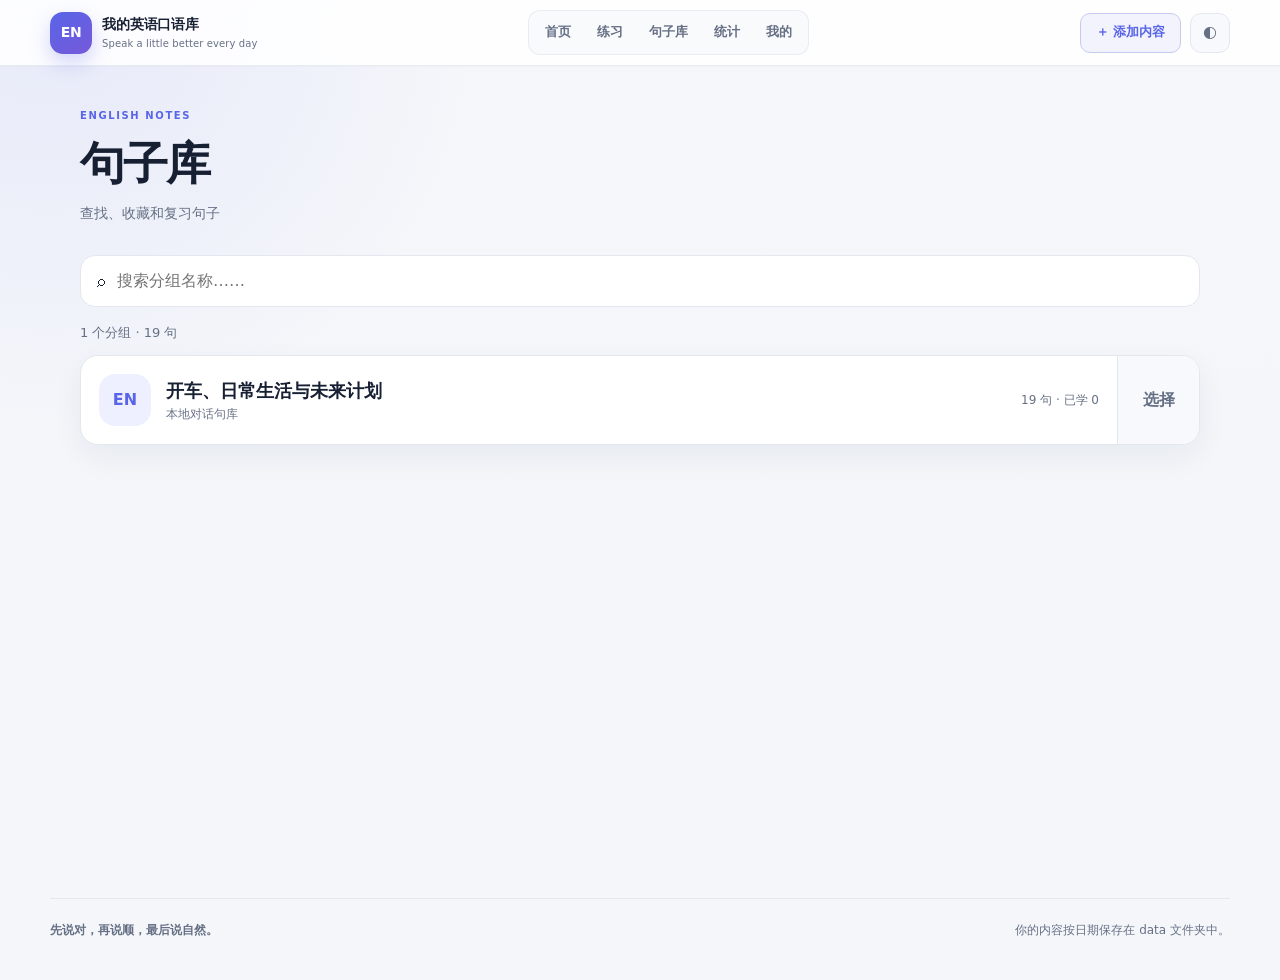
==== commit c67f8204: "Group sentence library by worksheet" ====
--- a/library.html
+++ b/library.html
@@ -15,9 +15,10 @@
   <link rel="stylesheet" href="./learning.css?v=20260728-learning">
   <link rel="stylesheet" href="./product-polish.css?v=20260728-polish">
   <link rel="stylesheet" href="./mobile-app.css?v=20260728-output">
+  <link rel="stylesheet" href="./library-groups.css?v=20260729-groups">
 </head>
 <body data-view="library">
   <div class="shell-loading">正在加载句子库…</div>
-  <script type="module" src="./page-shell.js?v=20260728-output"></script>
+  <script type="module" src="./page-shell.js?v=20260729-groups"></script>
 </body>
 </html>
--- a/library-groups.css
+++ b/library-groups.css
@@ -0,0 +1,308 @@
+.library-group-search {
+  display: flex;
+  align-items: center;
+  gap: 10px;
+  min-height: 52px;
+  margin-bottom: 16px;
+  padding: 0 16px;
+  border: 1px solid var(--line);
+  border-radius: 15px;
+  background: var(--surface);
+}
+
+.library-group-search input {
+  width: 100%;
+  border: 0;
+  outline: 0;
+  color: var(--text);
+  background: transparent;
+}
+
+.library-group-list {
+  display: grid;
+  gap: 12px;
+}
+
+.library-group-card {
+  display: grid;
+  grid-template-columns: minmax(0, 1fr) auto;
+  align-items: stretch;
+  overflow: hidden;
+  border: 1px solid var(--line);
+  border-radius: 18px;
+  background: var(--surface);
+  box-shadow: var(--shadow);
+}
+
+.library-group-open {
+  display: grid;
+  grid-template-columns: 52px minmax(0, 1fr) auto;
+  align-items: center;
+  gap: 15px;
+  padding: 18px;
+  border: 0;
+  color: var(--text);
+  background: transparent;
+  text-align: left;
+}
+
+.library-group-open:hover {
+  background: var(--soft);
+}
+
+.library-group-icon {
+  width: 52px;
+  height: 52px;
+  display: grid;
+  place-items: center;
+  border-radius: 16px;
+  color: var(--primary);
+  background: #eef0ff;
+  font-size: 16px;
+  font-weight: 900;
+}
+
+[data-theme="dark"] .library-group-icon {
+  background: #202a45;
+}
+
+.library-group-copy {
+  min-width: 0;
+}
+
+.library-group-copy strong,
+.library-group-copy small {
+  display: block;
+}
+
+.library-group-copy strong {
+  overflow: hidden;
+  font-size: 18px;
+  text-overflow: ellipsis;
+  white-space: nowrap;
+}
+
+.library-group-copy small,
+.library-group-stats {
+  color: var(--muted);
+  font-size: 12px;
+}
+
+.library-group-stats {
+  text-align: right;
+  white-space: nowrap;
+}
+
+.library-group-select,
+.lesson-select {
+  border: 1px solid var(--line);
+  color: var(--muted);
+  background: var(--soft);
+  font-weight: 900;
+}
+
+.library-group-select {
+  min-width: 82px;
+  padding: 0 14px;
+  border-width: 0 0 0 1px;
+}
+
+.library-group-select[aria-pressed="true"],
+.lesson-select[aria-pressed="true"] {
+  color: #fff;
+  border-color: var(--primary);
+  background: var(--primary);
+}
+
+.library-detail-header {
+  display: flex;
+  align-items: center;
+  justify-content: space-between;
+  gap: 14px;
+  margin-bottom: 16px;
+  padding: 15px;
+  border: 1px solid var(--line);
+  border-radius: 17px;
+  background: var(--surface);
+}
+
+.library-detail-title {
+  min-width: 0;
+  flex: 1;
+}
+
+.library-detail-title strong,
+.library-detail-title small {
+  display: block;
+}
+
+.library-detail-title strong {
+  overflow: hidden;
+  font-size: 18px;
+  text-overflow: ellipsis;
+  white-space: nowrap;
+}
+
+.library-detail-title small {
+  color: var(--muted);
+}
+
+.library-back {
+  width: 42px;
+  height: 42px;
+  border: 1px solid var(--line);
+  border-radius: 12px;
+  color: var(--text);
+  background: var(--soft);
+  font-size: 20px;
+}
+
+.library-detail .library-toolbar {
+  grid-template-columns: 1fr repeat(2, 160px);
+}
+
+.library-detail #dateFilter {
+  display: none;
+}
+
+.lesson-card {
+  position: relative;
+}
+
+.lesson-select {
+  width: 35px;
+  height: 35px;
+  flex: 0 0 auto;
+  border-radius: 10px;
+}
+
+.library-selection-bar {
+  position: sticky;
+  bottom: 82px;
+  z-index: 24;
+  display: flex;
+  align-items: center;
+  justify-content: space-between;
+  gap: 12px;
+  width: min(680px, calc(100% - 20px));
+  margin: 18px auto 0;
+  padding: 11px 12px 11px 16px;
+  border: 1px solid #c9ceff;
+  border-radius: 16px;
+  background: color-mix(in srgb, var(--surface) 94%, transparent);
+  box-shadow: 0 18px 48px rgba(22, 28, 58, .22);
+  backdrop-filter: blur(16px);
+}
+
+.library-selection-bar strong,
+.library-selection-bar small {
+  display: block;
+}
+
+.library-selection-bar small {
+  color: var(--muted);
+}
+
+.library-selection-actions {
+  display: flex;
+  gap: 8px;
+}
+
+@media (max-width: 740px) {
+  .view-library .standalone-heading {
+    display: block;
+    padding: 18px 0 10px;
+  }
+
+  .view-library .standalone-heading .section-kicker,
+  .view-library .standalone-heading p {
+    display: none;
+  }
+
+  .view-library .standalone-heading h1 {
+    margin: 0;
+    font-size: 28px;
+  }
+
+  .view-library #library {
+    padding-top: 18px;
+  }
+
+  .view-library .library-heading p,
+  .view-library .library-heading .section-kicker {
+    display: none;
+  }
+
+  .view-library .library-heading {
+    margin-bottom: 14px;
+  }
+
+  .view-library .library-heading h2 {
+    margin: 0;
+    font-size: 28px;
+  }
+
+  .library-group-search {
+    margin-bottom: 12px;
+    background: var(--soft);
+  }
+
+  .library-group-card {
+    border-radius: 15px;
+    box-shadow: none;
+  }
+
+  .library-group-open {
+    grid-template-columns: 44px minmax(0, 1fr);
+    padding: 14px;
+  }
+
+  .library-group-icon {
+    width: 44px;
+    height: 44px;
+    border-radius: 50%;
+  }
+
+  .library-group-stats {
+    grid-column: 2;
+    text-align: left;
+  }
+
+  .library-group-select {
+    min-width: 66px;
+    padding: 0 9px;
+    font-size: 12px;
+  }
+
+  .library-detail-header {
+    padding: 10px;
+  }
+
+  .library-detail-header .button {
+    min-height: 38px;
+    padding-inline: 10px;
+    font-size: 12px;
+  }
+
+  .view-library .lesson-top {
+    align-items: flex-start;
+  }
+
+  .view-library .lesson-tags {
+    flex: 1;
+  }
+
+  .library-selection-bar {
+    bottom: calc(78px + env(safe-area-inset-bottom));
+    width: calc(100% - 10px);
+    margin-top: 12px;
+  }
+
+  .library-selection-bar small {
+    display: none;
+  }
+
+  .library-selection-actions .text-button {
+    display: none;
+  }
+}
